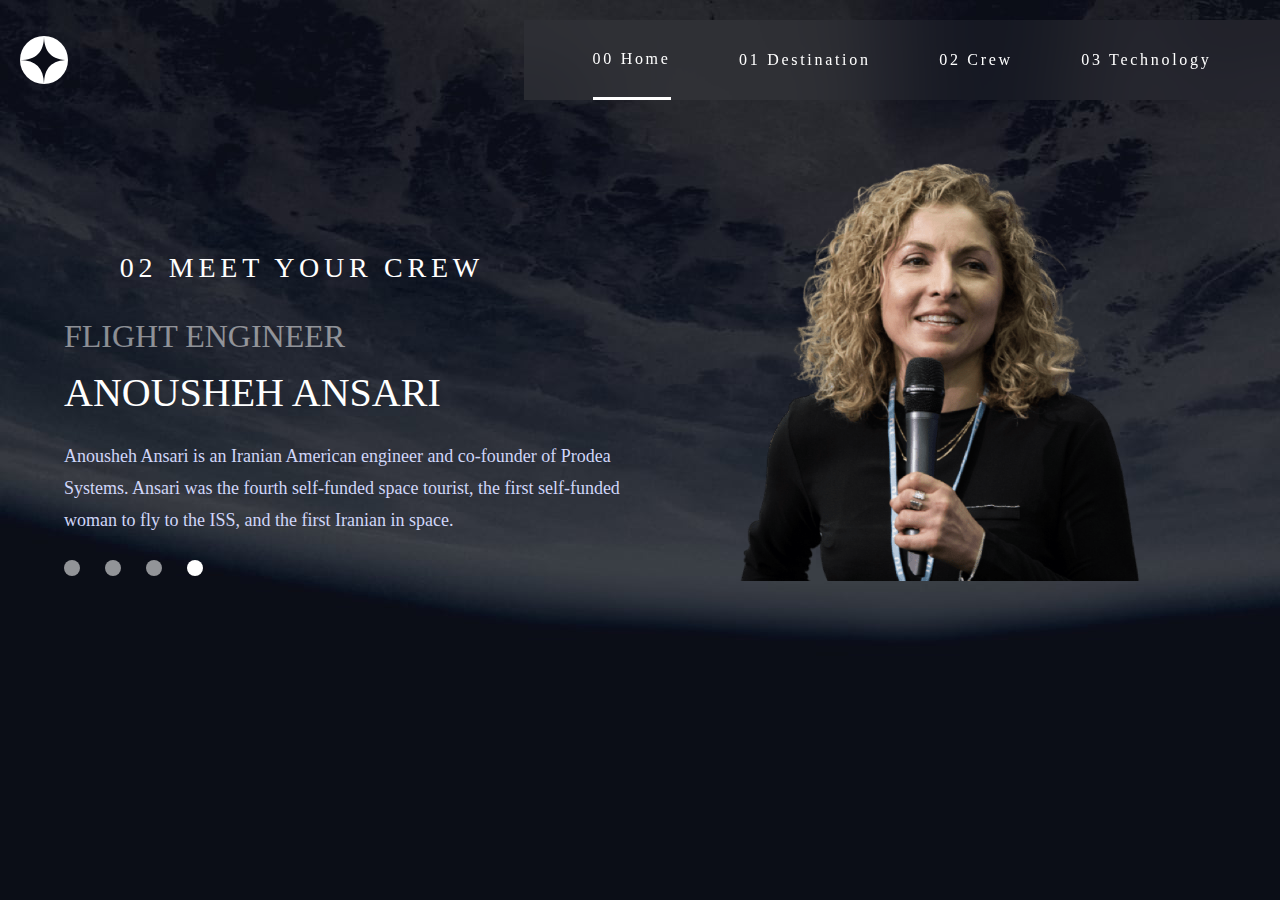
==== starter-code/crew-engineer.html @ 887ae536 "version 1 for desktop and tablet" ====
<!DOCTYPE html>
<html lang="en">

<head>
  <meta charset="UTF-8">
  <meta name="viewport" content="width=device-width, initial-scale=1.0">
  <link rel="stylesheet" href="../css/bootstrap.min.css">
  <!-- <link rel="stylesheet" href="../css/bootstrap.min.css.map"> -->
  <link rel="stylesheet" href="../css/style.css">
  <link rel="icon" type="image/png" sizes="32x32" href="./assets/favicon-32x32.png">

  <title>Frontend Mentor | Space tourism website</title>
</head>

<body>

  <div class="crewSection">
    <div class="container-fluid">
      <div class="mynavbar">
        <div class="logo">
          <svg xmlns="http://www.w3.org/2000/svg" width="48" height="48">
            <g fill="none" fill-rule="evenodd">
              <circle cx="24" cy="24" r="24" fill="#FFF" />
              <path fill="#0B0D17" d="M24 0c0 16-8 24-24 24 15.718.114 23.718 8.114 24 24 0-16 8-24 24-24-16 0-24-8-24-24z" />
            </g>
          </svg>
        </div>
        <div class="navBody">
          <div class="nav-item active">
            <a href="./index.html">00 Home</a>
          </div>
          <div class="nav-item">
            <a href="./destination-moon.html">01 Destination</a>
          </div>
          <div class="nav-item">
            <a href="./crew-commander.html">02 Crew</a>
          </div>
          <div class="nav-item">
            <a href="./technology-vehicle.html">03 Technology</a>
          </div>
          <div class="navItemMobile">
            <img src="./assets/nav item mobile.png" alt="" id="sidebar-toggle" />
          </div>
          <div class="side">
            <div class="navBodyMobile">
              <div class="closebtn">
                <img src="./assets/close.png" alt="" id="close-sidebar" />
              </div>
              <hr />
              <div class="nav-itemSide">
                <a href="./index.html">Home</a>
              </div>
              <hr />
              <div class="nav-itemSide">
                <a href="./destination-moon.html">Destination</a>
              </div>
              <hr />
              <div class="nav-itemSide">
                <a href="./crew-commander.html">Crew</a>
              </div>
              <hr />
              <div class="nav-itemSide">
                <a href="./technology-vehicle.html">Technology</a>
              </div>
            </div>
          </div>
        </div>
      </div>

      <div class="container-fluid">
        <div class="row">
          <div class="col-md-6">
            <div class="homeContent">
              <div class="crewTitle">02 Meet your crew</div>
              <div class="jobType">
                Flight Engineer
              </div>
              <div class="crewName">
                Anousheh Ansari
              </div>
              <div class="crewText">
                Anousheh Ansari is an Iranian American engineer and co-founder of Prodea Systems.
                Ansari was the fourth self-funded space tourist, the first self-funded woman to
                fly to the ISS, and the first Iranian in space.
              </div>
              <div class="crewItems">
                <a href="./crew-commander.html">
                  <div class="crewItem "></div>
                </a>
                <a href="./crew-specialist.html">
                  <div class="crewItem "></div>
                </a>
                <a href="./crew-pilot.html">
                  <div class="crewItem "></div>
                </a>
                <a href="./crew-engineer.html">
                  <div class="crewItem crewActive"></div>
                </a>
              </div>
            </div>
          </div>
          <div class="col-md-6">
            <div class="crewImg">
              <img src="./assets/crew/image-anousheh-ansari.png" alt="">
            </div>
          </div>
        </div>
      </div>

    </div>

  </div>



<script src="./main.js"></script>
  <script src="../js/bootstrap.bundle.min.js"></script>
  <script src="../js/bootstrap.bundle.min.js.map"></script>

</body>

</html>
---- css/style.css ----
* {
  margin: 0%;
  padding: 0%;
  box-sizing: border-box;
  /* font-family: ; */
}
.row,
.col-md-6 {
  padding: 0%;
  margin: 0%;
}

.firstSection {
  background-image: url(../starter-code/assets/home/background-home-desktop.jpg);
  background-repeat: no-repeat;
  background-size: cover;
  min-height: 100vh;
}

.crewSection {
  background-image: url(../starter-code/assets/crew/background-crew-desktop.jpg);
  background-repeat: no-repeat;
  background-size: cover;
  min-height: 100vh;
}

.destinationSection {
  background-image: url(../starter-code/assets/destination/background-destination-desktop.jpg);
  background-repeat: no-repeat;
  background-size: cover;
  min-height: 100vh;
}

.techSection {
  background-image: url(../starter-code/assets/technology/background-technology-desktop.jpg);
  background-repeat: no-repeat;
  background-size: cover;
  min-height: 100vh;
}

.container-fluid {
  padding: 0%;
  padding-top: 20px;
}

.mynavbar {
  height: 80px;
  /* background-color: rgba(240, 248, 255, 0.217); */
  display: flex;
  justify-content: space-between;
  align-items: center;
  padding-left: 20px;
}

.logo {
  width: 48px;
  height: 48px;
  flex-shrink: 0;
}
.side {
  display: none;
  transition: 0.5s;
}
.navBody {
  display: flex;
  justify-content: space-evenly;
  align-items: center;
  width: 60%;
  height: 100%;
  background: rgba(255, 255, 255, 0.04);
  backdrop-filter: blur(40.774227142333984px);
}

.nav-item {
  display: flex;
  align-items: center;
  height: 100%;
}
.navItemMobile {
  display: none;
}

.nav-item a,
.nav-itemSide a {
  color: #fff;
  font-family: Barlow Condensed;
  font-size: 16px;
  font-style: normal;
  font-weight: 400;
  line-height: normal;
  letter-spacing: 2.7px;
  transition: 0.5s;
  height: 100%;
  display: flex;
  align-items: center;
}

a {
  text-decoration: none;
}

a:hover {
  font-size: 20px;
  font-weight: 500;
}

.nav-item:hover {
  border-bottom: 2px solid #d0d6f98e;
}
.navItemMobile {
  width: 24px;
  height: 24px;
}

.homeContent {
  display: inline-flex;
  padding-right: 5px;
  flex-direction: column;
  justify-content: center;
  align-items: flex-start;
  gap: 24px;
  padding-left: 10%;
  padding-top: 5%;
  padding-right: 3%;
  padding-bottom: 5px;
}

.firstText {
  color: #d0d6f9;
  font-family: Barlow Condensed;
  font-size: 28px;
  font-style: normal;
  font-weight: 400;
  line-height: normal;
  letter-spacing: 4.725px;
}

.spaceText {
  color: #fff;
  font-family: Bellefair;
  font-size: 150px;
  font-style: normal;
  font-weight: 400;
  line-height: normal;
}

.lastText {
  color: #d0d6f9;
  font-family: Barlow;
  font-size: 18px;
  font-style: normal;
  font-weight: 400;
  line-height: 32px;
  /* 177.778% */
}

.explore-btn {
  width: 150px;
  height: 150px;
  flex-shrink: 0;
  border-radius: 50%;
  background: #fff;
  color: #0b0d17;
  font-family: Bellefair;
  font-size: 24px;
  font-style: normal;
  font-weight: 400;
  line-height: normal;
  letter-spacing: 2px;
  display: flex;
  justify-content: center;
  align-items: center;
  transition: 0.5s;
}

.explore {
  height: 100%;
  display: flex;
  justify-content: center;
  align-items: flex-end;
  padding-bottom: 20px;
}

.explore-btn:hover {
  outline: 40px solid #d0d6f984;
}

.active {
  height: 100%;
  border-bottom: 3px solid #fff;
}

@media (width<=1024px) {
  .firstSection {
    background-image: url(../starter-code/assets/home/background-home-tablet.jpg);
    min-height: 100vh;
  }

  .container-fluid {
    padding-top: 0px;
  }

  .navBody {
    width: 80%;
  }

  .row {
    display: flex;
    flex-direction: column;
  }

  .col-md-6 {
    width: 100%;
  }

  .homeContent {
    padding: 20%;
    text-align: center;
    display: flex;
    flex-direction: column;
    justify-content: center;
    align-items: center;
  }
}
@media (width<540px) {
  .nav-item {
    display: none;
  }
  .navItemMobile {
    display: block;
  }
  .navBody {
    z-index: 2;
    justify-content: flex-end;
    padding-right: 30px;
    background: none;
  }
  .spaceText {
    font-size: 80px;
  }
  .lastText {
    font-size: 16px;
  }
  .side {
    display: block;
    position: fixed;
    top: 0;
    /* right: -500px; */
    /* width: 250px; */
    width: 0px;
    height: 100vh;
    transition: right 0.3s ease;
    z-index: 999;
    overflow-y: auto;
    background: rgba(24, 26, 45, 0.791);
    backdrop-filter: blur(90%);
  }
  .side.open {
    right: 0;
    width: 250px;
    transition: 0.5s;
  }
  .navItemMobile img,
  .closebtn img {
    width: 30px;
    height: 30px;
    cursor: pointer;
  }
  .navBodyMobile {
    padding-top: 30px;
    display: flex;
    flex-direction: column;
    align-items: center;
    height: 100%;
    background: rgba(255, 255, 255, 0.04);
    backdrop-filter: blur(40.774227142333984px);
  }
  hr {
    height: 12px;
    width: 90%;
    color: #d0d6f9;
  }
}

/* ////////////////////////////////// */

.destinationImg {
  display: flex;
  flex-direction: column;
  color: #d0d6f9;
}

.destinationImg p {
  margin-block: 70px;
  padding-left: 100px;
  color: #fff;
  font-family: Barlow Condensed;
  font-size: 28px;
  font-style: normal;
  font-weight: 400;
  line-height: normal;
  letter-spacing: 4.725px;
  text-transform: uppercase;
}

.destinationImg img {
  margin-left: 200px;
  width: 320px;
  height: 320px;
  /* transform: rotate(45deg); */
  flex-shrink: 0;
}

.destinationContent {
  width: 70%;
  margin-block: 40px;
  display: flex;
  flex-direction: column;
  color: #d0d6f9;
}

.destinationItems {
  padding-inline: 10%;
  display: flex;
  justify-content: space-around;
}

.destinationItem {
  padding: 20px;
}

.destinationItem a {
  color: #d0d6f9;
  font-family: Barlow Condensed;
  font-size: 16px;
  font-style: normal;
  font-weight: 400;
  line-height: normal;
  letter-spacing: 2.7px;
}

.disName {
  color: #fff;
  font-family: Bellefair;
  font-size: 100px;
  font-style: normal;
  font-weight: 400;
  line-height: normal;
  margin-block: 10px;
}

.disDescription {
  color: #d0d6f9;
  font-family: Barlow;
  font-size: 18px;
  font-style: normal;
  font-weight: 400;
  line-height: 32px;
  /* 177.778% */
}

.desInfo p {
  color: #d0d6f9;
  font-family: Barlow Condensed;
  font-size: 14px;
  font-style: normal;
  font-weight: 400;
  line-height: normal;
  letter-spacing: 2.362px;
  text-transform: uppercase;
}

.desInfo h4 {
  color: #fff;
  font-family: Bellefair;
  font-size: 28px;
  font-style: normal;
  font-weight: 400;
  line-height: normal;
  text-transform: uppercase;
}

.destinationInfo {
  display: flex;
  justify-content: space-between;
}

@media (width<=1024px) {
  .destinationImg img {
    margin: auto;
  }
  .destinationContent {
    width: 100%;
    padding-inline: 15%;
    text-align: center;
  }
  .destinationInfo {
    width: 70%;
    margin: auto;
  }
}
@media (width<=540px) {
  .destinationInfo {
    flex-direction: column;
  }
  .desInfo {
    margin-top: 30px;
  }
  .destinationContent {
    width: 100%;
    padding: 5%;
  }
  .destinationImg p {
    padding-left: 10%;
  }
}

/* ///////////////////////////// */

.crewTitle,
.techTitle {
  color: #fff;
  font-family: Barlow Condensed;
  font-size: 28px;
  font-style: normal;
  font-weight: 400;
  line-height: normal;
  letter-spacing: 4.725px;
  text-transform: uppercase;
}
.crewTitle {
  width: 100%;
  padding-left: 10%;
  margin-top: 100px;
}

.jobType {
  color: #fff;
  font-family: Bellefair;
  font-size: 32px;
  font-style: normal;
  font-weight: 400;
  line-height: normal;
  text-transform: uppercase;
  opacity: 0.5042;
  margin-top: 10px;
  margin-bottom: -10px;
}

.crewName {
  color: #fff;
  font-family: Bellefair;
  font-size: 40px;
  font-style: normal;
  font-weight: 400;
  line-height: normal;
  text-transform: uppercase;
}

.crewText {
  color: #d0d6f9;
  font-family: Barlow;
  font-size: 18px;
  font-style: normal;
  font-weight: 400;
  line-height: 32px;
  /* 177.778% */
}

.crewItems {
  display: flex;
}

.crewItem {
  width: 16px;
  height: 16px;
  background-color: hsla(0, 0%, 100%, 0.557);
  border-radius: 50%;
  margin-right: 25px;
}

.crewActive {
  background-color: #fff;
}

.crewImg,
.techImg {
  height: 100%;
  display: flex;
  align-items: end;
  margin-left: 100px;
}

.crewImg img {
  width: 400px;
}
@media (width<=1024px) {
  .crewTitle {
    width: 100%;
    display: flex;
    justify-content: flex-start;
  }
  .crewImg {
    margin: auto;
  }
  .crewImg img {
    width: 50%;
    margin: auto;
  }
  .crewName {
    margin-block: 30px;
  }
}

/* /////////////////////////// */
.techItems {
  display: flex;
  align-items: center;
  height: 70vh;
  margin-top: 30px;
}

.techItem {
  height: 100%;
  display: flex;
  flex-direction: column;
}

.techNum {
  display: flex;
  align-items: center;
  justify-content: center;

  width: 80px;
  height: 80px;
  border-radius: 50%;
  border: 2px solid #d0d6f9;
  color: #d0d6f9;
  text-align: center;
  font-family: Bellefair;
  font-size: 32px;
  font-style: normal;
  font-weight: 400;
  line-height: normal;
  letter-spacing: 2px;
  margin-right: 30px;
  margin-bottom: 30px;
}

.techNumActive {
  background-color: #d0d6f9;
  color: #0b0d17;
}

.techType {
  color: #d0d6f9;
  font-family: Barlow Condensed;
  font-size: 16px;
  font-style: normal;
  font-weight: 400;
  line-height: normal;
  letter-spacing: 2.7px;
}

.techName {
  color: #fff;
  font-family: Bellefair;
  font-size: 56px;
  font-style: normal;
  font-weight: 400;
  line-height: normal;
  margin-block: 30px;
}

.techText {
  color: #d0d6f9;
  font-family: Barlow;
  font-size: 18px;
  font-style: normal;
  font-weight: 400;
  line-height: 32px;
  /* 177.778% */
}

.techImg {
  width: 80%;
  display: flex;
  align-items: center;
}

.techImg img {
  width: 100%;
  border-radius: 5px;
}
.techImgTablet {
  display: none;
}
@media (width<=1024px) {
  .techImgTablet {
    display: block;
  }
  .techImgTablet img {
    width: 100%;
  }
  .techImg {
    display: none;
  }
  .techTitle {
    margin-top: 70px;
    margin-bottom: 70px;
    padding-left: 10%;
    width: 100%;
    display: flex;
    justify-content: flex-start;
  }
  .techItems {
    margin-top: -20%;
    height: auto;
    flex-direction: column;
  }
  .techItemNum {
    flex-direction: row;
  }
}
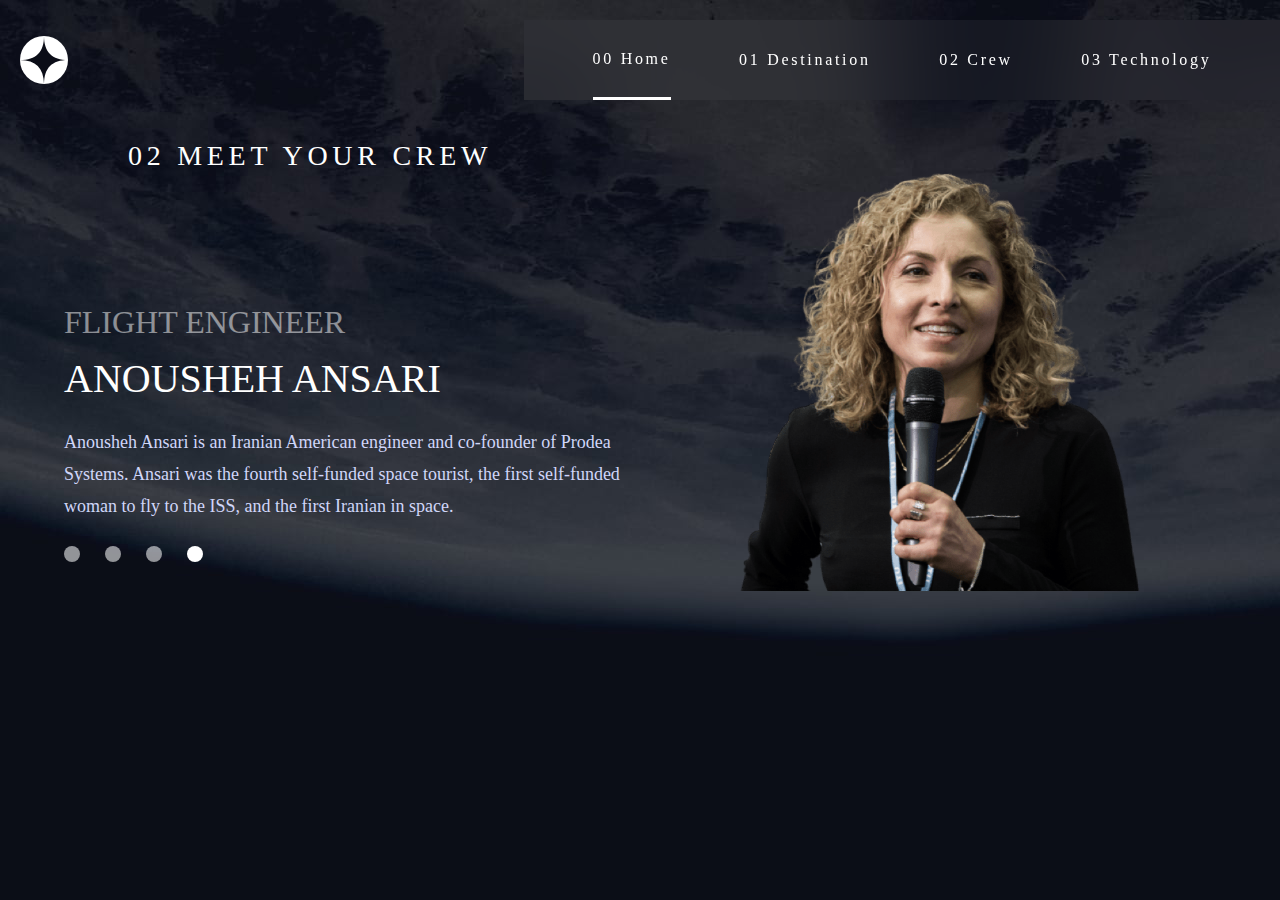
==== commit f6e05bf3: "add responsive for mobile" ====
--- a/starter-code/crew-engineer.html
+++ b/starter-code/crew-engineer.html
@@ -1,122 +1,123 @@
 <!DOCTYPE html>
 <html lang="en">
+  <head>
+    <meta charset="UTF-8" />
+    <meta name="viewport" content="width=device-width, initial-scale=1.0" />
+    <link rel="stylesheet" href="../css/bootstrap.min.css" />
+    <!-- <link rel="stylesheet" href="../css/bootstrap.min.css.map"> -->
+    <link rel="stylesheet" href="../css/style.css" />
+    <link
+      rel="icon"
+      type="image/png"
+      sizes="32x32"
+      href="./assets/favicon-32x32.png"
+    />
 
-<head>
-  <meta charset="UTF-8">
-  <meta name="viewport" content="width=device-width, initial-scale=1.0">
-  <link rel="stylesheet" href="../css/bootstrap.min.css">
-  <!-- <link rel="stylesheet" href="../css/bootstrap.min.css.map"> -->
-  <link rel="stylesheet" href="../css/style.css">
-  <link rel="icon" type="image/png" sizes="32x32" href="./assets/favicon-32x32.png">
+    <title>Frontend Mentor | Space tourism website</title>
+  </head>
 
-  <title>Frontend Mentor | Space tourism website</title>
-</head>
+  <body>
+    <div class="crewSection">
+      <div class="container-fluid">
+        <div class="mynavbar">
+          <div class="logo">
+            <svg xmlns="http://www.w3.org/2000/svg" width="48" height="48">
+              <g fill="none" fill-rule="evenodd">
+                <circle cx="24" cy="24" r="24" fill="#FFF" />
+                <path
+                  fill="#0B0D17"
+                  d="M24 0c0 16-8 24-24 24 15.718.114 23.718 8.114 24 24 0-16 8-24 24-24-16 0-24-8-24-24z"
+                />
+              </g>
+            </svg>
+          </div>
+          <div class="navBody">
+            <div class="nav-item active">
+              <a href="./index.html">00 Home</a>
+            </div>
+            <div class="nav-item">
+              <a href="./destination-moon.html">01 Destination</a>
+            </div>
+            <div class="nav-item">
+              <a href="./crew-commander.html">02 Crew</a>
+            </div>
+            <div class="nav-item">
+              <a href="./technology-vehicle.html">03 Technology</a>
+            </div>
+            <div class="navItemMobile">
+              <img
+                src="./assets/nav item mobile.png"
+                alt=""
+                id="sidebar-toggle"
+              />
+            </div>
+            <div class="side">
+              <div class="navBodyMobile">
+                <div class="closebtn">
+                  <img src="./assets/close.png" alt="" id="close-sidebar" />
+                </div>
+                <hr />
+                <div class="nav-itemSide">
+                  <a href="./index.html">Home</a>
+                </div>
+                <hr />
+                <div class="nav-itemSide">
+                  <a href="./destination-moon.html">Destination</a>
+                </div>
+                <hr />
+                <div class="nav-itemSide">
+                  <a href="./crew-commander.html">Crew</a>
+                </div>
+                <hr />
+                <div class="nav-itemSide">
+                  <a href="./technology-vehicle.html">Technology</a>
+                </div>
+              </div>
+            </div>
+          </div>
+        </div>
 
-<body>
-
-  <div class="crewSection">
-    <div class="container-fluid">
-      <div class="mynavbar">
-        <div class="logo">
-          <svg xmlns="http://www.w3.org/2000/svg" width="48" height="48">
-            <g fill="none" fill-rule="evenodd">
-              <circle cx="24" cy="24" r="24" fill="#FFF" />
-              <path fill="#0B0D17" d="M24 0c0 16-8 24-24 24 15.718.114 23.718 8.114 24 24 0-16 8-24 24-24-16 0-24-8-24-24z" />
-            </g>
-          </svg>
-        </div>
-        <div class="navBody">
-          <div class="nav-item active">
-            <a href="./index.html">00 Home</a>
-          </div>
-          <div class="nav-item">
-            <a href="./destination-moon.html">01 Destination</a>
-          </div>
-          <div class="nav-item">
-            <a href="./crew-commander.html">02 Crew</a>
-          </div>
-          <div class="nav-item">
-            <a href="./technology-vehicle.html">03 Technology</a>
-          </div>
-          <div class="navItemMobile">
-            <img src="./assets/nav item mobile.png" alt="" id="sidebar-toggle" />
-          </div>
-          <div class="side">
-            <div class="navBodyMobile">
-              <div class="closebtn">
-                <img src="./assets/close.png" alt="" id="close-sidebar" />
+        <div class="container-fluid">
+          <div class="crewTitle">02 Meet your crew</div>
+          <div class="row crewMobileRow">
+            <div class="col-md-6">
+              <div class="homeContent">
+                <div class="jobType">Flight Engineer</div>
+                <div class="crewName">Anousheh Ansari</div>
+                <div class="crewText">
+                  Anousheh Ansari is an Iranian American engineer and co-founder
+                  of Prodea Systems. Ansari was the fourth self-funded space
+                  tourist, the first self-funded woman to fly to the ISS, and
+                  the first Iranian in space.
+                </div>
+                <div class="crewItems">
+                  <a href="./crew-commander.html">
+                    <div class="crewItem"></div>
+                  </a>
+                  <a href="./crew-specialist.html">
+                    <div class="crewItem"></div>
+                  </a>
+                  <a href="./crew-pilot.html">
+                    <div class="crewItem"></div>
+                  </a>
+                  <a href="./crew-engineer.html">
+                    <div class="crewItem crewActive"></div>
+                  </a>
+                </div>
               </div>
-              <hr />
-              <div class="nav-itemSide">
-                <a href="./index.html">Home</a>
-              </div>
-              <hr />
-              <div class="nav-itemSide">
-                <a href="./destination-moon.html">Destination</a>
-              </div>
-              <hr />
-              <div class="nav-itemSide">
-                <a href="./crew-commander.html">Crew</a>
-              </div>
-              <hr />
-              <div class="nav-itemSide">
-                <a href="./technology-vehicle.html">Technology</a>
+            </div>
+            <div class="col-md-6">
+              <div class="crewImg">
+                <img src="./assets/crew/image-anousheh-ansari.png" alt="" />
               </div>
             </div>
           </div>
         </div>
       </div>
-
-      <div class="container-fluid">
-        <div class="row">
-          <div class="col-md-6">
-            <div class="homeContent">
-              <div class="crewTitle">02 Meet your crew</div>
-              <div class="jobType">
-                Flight Engineer
-              </div>
-              <div class="crewName">
-                Anousheh Ansari
-              </div>
-              <div class="crewText">
-                Anousheh Ansari is an Iranian American engineer and co-founder of Prodea Systems.
-                Ansari was the fourth self-funded space tourist, the first self-funded woman to
-                fly to the ISS, and the first Iranian in space.
-              </div>
-              <div class="crewItems">
-                <a href="./crew-commander.html">
-                  <div class="crewItem "></div>
-                </a>
-                <a href="./crew-specialist.html">
-                  <div class="crewItem "></div>
-                </a>
-                <a href="./crew-pilot.html">
-                  <div class="crewItem "></div>
-                </a>
-                <a href="./crew-engineer.html">
-                  <div class="crewItem crewActive"></div>
-                </a>
-              </div>
-            </div>
-          </div>
-          <div class="col-md-6">
-            <div class="crewImg">
-              <img src="./assets/crew/image-anousheh-ansari.png" alt="">
-            </div>
-          </div>
-        </div>
-      </div>
-
     </div>
 
-  </div>
-
-
-
-<script src="./main.js"></script>
-  <script src="../js/bootstrap.bundle.min.js"></script>
-  <script src="../js/bootstrap.bundle.min.js.map"></script>
-
-</body>
-
-</html>+    <script src="./main.js"></script>
+    <script src="../js/bootstrap.bundle.min.js"></script>
+    <script src="../js/bootstrap.bundle.min.js.map"></script>
+  </body>
+</html>
--- a/css/style.css
+++ b/css/style.css
@@ -280,6 +280,9 @@
     width: 90%;
     color: #d0d6f9;
   }
+  .firstSection .homeContent {
+    padding-inline: 10%;
+  }
 }
 
 /* ////////////////////////////////// */
@@ -431,7 +434,7 @@
 .crewTitle {
   width: 100%;
   padding-left: 10%;
-  margin-top: 100px;
+  margin-top: 20px;
 }
 
 .jobType {
@@ -443,7 +446,7 @@
   line-height: normal;
   text-transform: uppercase;
   opacity: 0.5042;
-  margin-top: 10px;
+  margin-top: 100px;
   margin-bottom: -10px;
 }
 
@@ -509,6 +512,25 @@
   }
   .crewName {
     margin-block: 30px;
+  }
+  .jobType {
+    margin-top: 20px;
+  }
+}
+@media (width<=540px) {
+  .crewMobileRow {
+    display: flex;
+    flex-direction: column-reverse;
+  }
+  .crewImg {
+    margin-top: 30px;
+    border-bottom: 2px solid #d0d6f957;
+  }
+  .crewMobileRow * .crewItems {
+    order: -3;
+  }
+  .crewMobileRow .homeContent {
+    padding-inline: 10%;
   }
 }
 
@@ -622,3 +644,8 @@
     flex-direction: row;
   }
 }
+@media (width<=540px) {
+  .techSection .homeContent {
+    padding-inline: 10%;
+  }
+}
